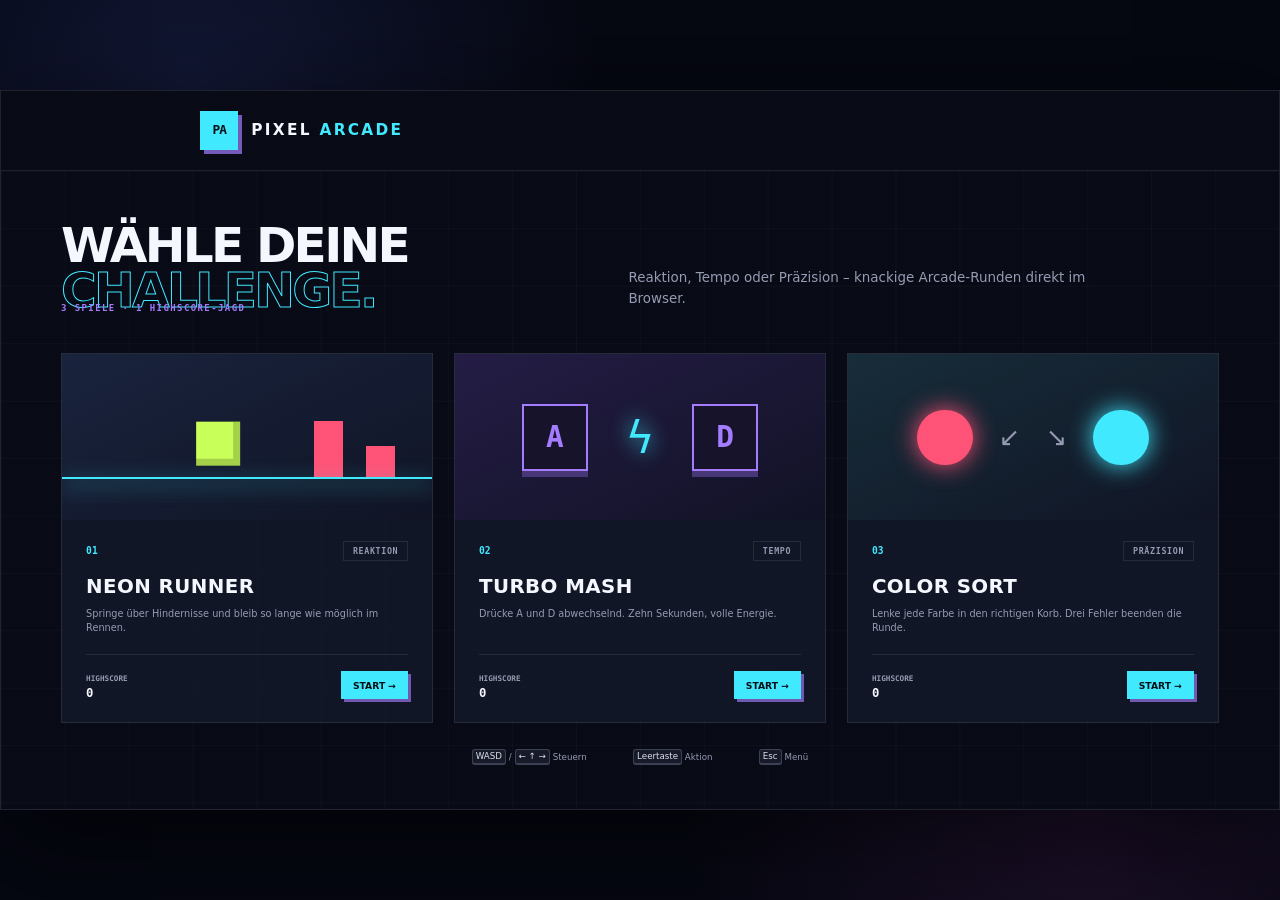
==== index.html @ 33dc3e20 "Add initial implementation of Pixel Arcade game collection." ====
<!doctype html>
<html lang="de">
<head>
    <meta charset="UTF-8">
    <meta name="viewport" content="width=device-width, initial-scale=1.0">
    <meta name="theme-color" content="#080b16">
    <title>Pixel Arcade – Minispiel-Paket</title>
    <link rel="stylesheet" href="style.css">
</head>
<body>
<main class="app-shell" aria-label="Pixel Arcade">
    <header class="topbar">
        <button id="back-button" class="icon-button is-hidden" type="button" aria-label="Zurück zum Menü">
            <span aria-hidden="true">←</span> Menü
        </button>
        <a class="brand" href="#" id="brand-link" aria-label="Pixel Arcade Startseite">
            <span class="brand-mark" aria-hidden="true">PA</span>
            <span>PIXEL <strong>ARCADE</strong></span>
        </a>
        <div id="hud" class="hud is-hidden" aria-live="polite">
            <span id="hud-label">Punkte</span>
            <strong id="hud-score">0</strong>
            <span class="hud-divider" aria-hidden="true"></span>
            <span id="hud-extra"></span>
        </div>
    </header>

    <section id="menu-screen" class="screen menu-screen">
        <div class="hero-copy">
            <p class="eyebrow">3 Spiele · 1 Highscore-Jagd</p>
            <h1>Wähle deine<br><span>Challenge.</span></h1>
            <p>Reaktion, Tempo oder Präzision – knackige Arcade-Runden direkt im Browser.</p>
        </div>

        <div id="game-grid" class="game-grid" aria-label="Verfügbare Minispiele">
            <article class="game-card runner-card">
                <div class="card-art runner-art" aria-hidden="true">
                    <span class="pixel-runner"></span><span class="pixel-block block-one"></span><span class="pixel-block block-two"></span>
                </div>
                <div class="card-copy">
                    <div><span class="game-number">01</span><span class="difficulty">Reaktion</span></div>
                    <h2>Neon Runner</h2>
                    <p>Springe über Hindernisse und bleib so lange wie möglich im Rennen.</p>
                    <div class="card-footer">
                        <span>Highscore <strong data-highscore="runner">0</strong></span>
                        <button class="play-button" type="button" data-game="runner" aria-label="Neon Runner starten">Start <span>→</span></button>
                    </div>
                </div>
            </article>

            <article class="game-card clicker-card">
                <div class="card-art clicker-art" aria-hidden="true">
                    <span class="key-cap">A</span><span class="bolt">ϟ</span><span class="key-cap">D</span>
                </div>
                <div class="card-copy">
                    <div><span class="game-number">02</span><span class="difficulty">Tempo</span></div>
                    <h2>Turbo Mash</h2>
                    <p>Drücke A und D abwechselnd. Zehn Sekunden, volle Energie.</p>
                    <div class="card-footer">
                        <span>Highscore <strong data-highscore="clicker">0</strong></span>
                        <button class="play-button" type="button" data-game="clicker" aria-label="Turbo Mash starten">Start <span>→</span></button>
                    </div>
                </div>
            </article>

            <article class="game-card sorter-card">
                <div class="card-art sorter-art" aria-hidden="true">
                    <span class="sort-ball red-ball"></span><span class="sort-arrow">↙</span><span class="sort-arrow">↘</span><span class="sort-ball blue-ball"></span>
                </div>
                <div class="card-copy">
                    <div><span class="game-number">03</span><span class="difficulty">Präzision</span></div>
                    <h2>Color Sort</h2>
                    <p>Lenke jede Farbe in den richtigen Korb. Drei Fehler beenden die Runde.</p>
                    <div class="card-footer">
                        <span>Highscore <strong data-highscore="sorter">0</strong></span>
                        <button class="play-button" type="button" data-game="sorter" aria-label="Color Sort starten">Start <span>→</span></button>
                    </div>
                </div>
            </article>
        </div>

        <footer class="menu-footer">
            <span><kbd>WASD</kbd> / <kbd>← ↑ →</kbd> Steuern</span>
            <span><kbd>Leertaste</kbd> Aktion</span>
            <span><kbd>Esc</kbd> Menü</span>
        </footer>
    </section>

    <section id="game-screen" class="screen game-screen is-hidden" aria-label="Spielfeld">
        <canvas id="game-canvas" width="1280" height="640" tabindex="0">
            Dein Browser unterstützt Canvas nicht.
        </canvas>
        <div id="game-help" class="game-help"></div>
    </section>

    <section id="gameover-screen" class="screen overlay-screen is-hidden" aria-live="assertive">
        <div class="result-panel">
            <p id="result-kicker" class="eyebrow">Runde beendet</p>
            <h2 id="result-title">Game Over</h2>
            <div class="result-score">
                <span>Punktzahl</span>
                <strong id="result-score">0</strong>
            </div>
            <p id="result-highscore" class="result-highscore"></p>
            <div class="result-actions">
                <button id="restart-button" class="primary-button" type="button">Nochmal spielen</button>
                <button id="menu-button" class="secondary-button" type="button">Zum Menü</button>
            </div>
        </div>
    </section>
</main>

<script type="module" src="main.js"></script>
</body>
</html>
---- style.css ----
:root {
    color-scheme: dark;
    --ink: #f5f7ff;
    --muted: #959bb2;
    --panel: #121728;
    --line: rgba(255, 255, 255, 0.09);
    --cyan: #41e9ff;
    --purple: #a47cff;
    --pink: #ff5277;
    --lime: #c9ff59;
}

* { box-sizing: border-box; }

html, body { min-height: 100%; }

body {
    margin: 0;
    display: grid;
    place-items: center;
    min-width: 320px;
    min-height: 100vh;
    overflow: hidden;
    color: var(--ink);
    background:
        radial-gradient(circle at 15% 10%, rgba(63, 79, 176, 0.22), transparent 30%),
        radial-gradient(circle at 85% 90%, rgba(121, 48, 134, 0.2), transparent 30%),
        #050711;
    font-family: Inter, ui-sans-serif, system-ui, -apple-system, BlinkMacSystemFont, "Segoe UI", sans-serif;
}

button, a { font: inherit; }
button { color: inherit; }

.app-shell {
    position: relative;
    width: min(100vw, calc(100vh * 16 / 9));
    aspect-ratio: 16 / 9;
    overflow: hidden;
    border: 1px solid rgba(255, 255, 255, 0.1);
    background: #080b16;
    box-shadow: 0 30px 100px rgba(0, 0, 0, 0.58);
}

.app-shell::after {
    position: absolute;
    inset: 0;
    z-index: 10;
    pointer-events: none;
    content: "";
    opacity: 0.12;
    background: repeating-linear-gradient(0deg, transparent 0 3px, rgba(255,255,255,.05) 4px);
}

.topbar {
    position: absolute;
    inset: 0 0 auto;
    z-index: 5;
    height: 11.1%;
    display: flex;
    align-items: center;
    padding: 0 4.7%;
    border-bottom: 1px solid var(--line);
    background: rgba(8, 11, 22, 0.9);
}

.brand {
    display: inline-flex;
    align-items: center;
    gap: .8rem;
    color: var(--ink);
    font-size: clamp(.65rem, 1.2vw, 1rem);
    font-weight: 800;
    letter-spacing: .15em;
    text-decoration: none;
}

.brand strong { color: var(--cyan); }

.brand-mark {
    display: grid;
    place-items: center;
    width: clamp(26px, 3vw, 40px);
    aspect-ratio: 1;
    color: #061016;
    background: var(--cyan);
    box-shadow: 4px 4px 0 rgba(164, 124, 255, .7);
    font: 900 clamp(.55rem, 1vw, .8rem)/1 ui-monospace, monospace;
    letter-spacing: -.08em;
}

.icon-button {
    position: absolute;
    left: 4.7%;
    display: flex;
    align-items: center;
    gap: .5rem;
    padding: .6rem .8rem;
    border: 1px solid var(--line);
    color: var(--muted);
    background: transparent;
    cursor: pointer;
}

.icon-button + .brand { margin-left: 12%; }
.icon-button:hover { color: var(--ink); border-color: var(--cyan); }

.hud {
    display: flex;
    align-items: baseline;
    gap: .65rem;
    margin-left: auto;
    color: var(--muted);
    font: 700 clamp(.55rem, .9vw, .8rem)/1 ui-monospace, monospace;
    text-transform: uppercase;
    letter-spacing: .08em;
}

.hud strong { color: var(--lime); font-size: 1.55em; }
.hud-divider { width: 1px; height: 1.5em; background: var(--line); }

.screen {
    position: absolute;
    inset: 11.1% 0 0;
    transition: opacity .2s ease, transform .2s ease;
}

.is-hidden { display: none !important; }

.menu-screen {
    padding: 4.1% 4.7% 2.2%;
    background:
        linear-gradient(rgba(255,255,255,.025) 1px, transparent 1px),
        linear-gradient(90deg, rgba(255,255,255,.025) 1px, transparent 1px);
    background-size: 5% 9%;
}

.hero-copy { display: flex; align-items: end; gap: 7%; }
.hero-copy h1 {
    flex: 0 0 42%;
    margin: 0;
    font-size: clamp(1.5rem, 3.8vw, 3.35rem);
    line-height: .92;
    letter-spacing: -.055em;
    text-transform: uppercase;
}
.hero-copy h1 span { color: transparent; -webkit-text-stroke: 1px var(--cyan); }
.hero-copy > p:last-child {
    max-width: 32rem;
    margin: 0 0 .2rem;
    color: var(--muted);
    font-size: clamp(.55rem, 1.05vw, .95rem);
    line-height: 1.55;
}
.eyebrow {
    position: absolute;
    margin: -1.4rem 0 0;
    color: var(--purple);
    font: 700 clamp(.45rem, .7vw, .65rem)/1 ui-monospace, monospace;
    letter-spacing: .16em;
    text-transform: uppercase;
}

.game-grid {
    display: grid;
    grid-template-columns: repeat(3, 1fr);
    gap: 1.8%;
    margin-top: 3.5%;
}

.game-card {
    min-width: 0;
    overflow: hidden;
    border: 1px solid var(--line);
    background: rgba(18, 23, 40, .95);
    transition: transform .2s ease, border-color .2s ease, box-shadow .2s ease;
}
.game-card:hover { transform: translateY(-5px); border-color: rgba(65,233,255,.45); box-shadow: 0 18px 40px rgba(0,0,0,.3); }

.card-art {
    position: relative;
    display: flex;
    align-items: center;
    justify-content: center;
    height: clamp(90px, 13vw, 170px);
    overflow: hidden;
}
.runner-art { background: linear-gradient(155deg, #19233d, #101425); }
.runner-art::after { position: absolute; inset: auto 0 25%; height: 2px; content:""; background: var(--cyan); box-shadow: 0 5px 20px var(--cyan); }
.pixel-runner { width: 12%; aspect-ratio: 1; z-index: 1; background: var(--lime); box-shadow: inset -7px -7px rgba(0,0,0,.18); transform: translate(-65%, 15%); }
.pixel-block { position: absolute; bottom: 25%; width: 8%; background: var(--pink); }
.block-one { right: 24%; height: 35%; }
.block-two { right: 10%; height: 20%; }

.clicker-art { gap: 10%; background: linear-gradient(155deg, #241c45, #111225); }
.key-cap { display:grid; place-items:center; width:18%; aspect-ratio:1; border:2px solid var(--purple); color: var(--purple); background:#17132b; box-shadow: 0 6px 0 #483777; font: 900 clamp(1rem,2.3vw,2rem)/1 ui-monospace,monospace; }
.bolt { color: var(--cyan); font-size: clamp(1.5rem,3.5vw,3.3rem); text-shadow: 0 0 20px var(--cyan); }

.sorter-art { gap: 7%; background: linear-gradient(155deg, #172d39, #101425); }
.sort-ball { width: 15%; aspect-ratio: 1; border-radius: 50%; box-shadow: 0 0 24px currentColor; }
.red-ball { color: var(--pink); background: var(--pink); }
.blue-ball { color: var(--cyan); background: var(--cyan); }
.sort-arrow { color: var(--muted); font-size: clamp(1rem, 2vw, 1.8rem); }

.card-copy { padding: 5.5% 6.5% 6%; }
.card-copy > div:first-child { display:flex; justify-content:space-between; align-items:center; }
.game-number { color: var(--cyan); font: 700 clamp(.5rem,.75vw,.7rem)/1 ui-monospace,monospace; }
.difficulty { padding:.3rem .55rem; border:1px solid var(--line); color:var(--muted); font:600 clamp(.45rem,.65vw,.6rem)/1 ui-monospace,monospace; text-transform:uppercase; letter-spacing:.08em; }
.card-copy h2 { margin: 4.5% 0 2.8%; font-size: clamp(.85rem, 1.55vw, 1.35rem); text-transform:uppercase; letter-spacing:.02em; }
.card-copy p { min-height: 2.8em; margin:0; color:var(--muted); font-size:clamp(.48rem,.76vw,.69rem); line-height:1.4; }
.card-footer { display:flex; align-items:end; justify-content:space-between; margin-top:6%; padding-top:5%; border-top:1px solid var(--line); }
.card-footer > span { display:flex; flex-direction:column; gap:.25rem; color:var(--muted); font:600 clamp(.42rem,.6vw,.55rem)/1 ui-monospace,monospace; text-transform:uppercase; }
.card-footer strong { color:var(--ink); font-size:1.6em; }
.play-button, .primary-button, .secondary-button {
    border: 0;
    cursor: pointer;
    font-weight: 800;
    text-transform: uppercase;
}
.play-button { padding:.55rem .75rem; color:#071016; background:var(--cyan); font-size:clamp(.48rem,.72vw,.65rem); box-shadow:3px 3px 0 rgba(164,124,255,.65); }
.play-button:hover { filter:brightness(1.12); transform:translate(-1px,-1px); }

.menu-footer { display:flex; justify-content:center; gap:4%; margin-top:2.5%; color:var(--muted); font-size:clamp(.4rem,.68vw,.62rem); }
kbd { padding:.15em .35em; border:1px solid #3b4052; border-bottom-width:2px; border-radius:3px; color:#dce0ed; background:#171b29; font:inherit; }

.game-screen { background:#080b16; }
#game-canvas { display:block; width:100%; height:100%; outline:none; }
.game-help { position:absolute; right:2.5%; bottom:3%; padding:.55rem .8rem; border:1px solid var(--line); color:var(--muted); background:rgba(8,11,22,.78); font:600 clamp(.45rem,.7vw,.65rem)/1 ui-monospace,monospace; text-transform:uppercase; }

.overlay-screen {
    z-index: 4;
    display:grid;
    place-items:center;
    background:rgba(5,7,17,.82);
    backdrop-filter:blur(8px);
}
.result-panel { position:relative; width:min(42%, 500px); padding:4% 4.5%; border:1px solid rgba(65,233,255,.3); text-align:center; background:#101526; box-shadow:12px 12px 0 rgba(164,124,255,.18); }
.result-panel .eyebrow { position:static; margin:0 0 1rem; }
.result-panel h2 { margin:0; font-size:clamp(1.4rem,3vw,2.8rem); text-transform:uppercase; }
.result-score { display:flex; flex-direction:column; gap:.3rem; margin:7% 0 4%; padding:5%; border-block:1px solid var(--line); color:var(--muted); font:700 clamp(.5rem,.8vw,.7rem)/1 ui-monospace,monospace; text-transform:uppercase; }
.result-score strong { color:var(--lime); font-size:4em; }
.result-highscore { min-height:1.3em; color:var(--cyan); font-size:clamp(.55rem,.85vw,.75rem); }
.result-actions { display:flex; justify-content:center; gap:.7rem; margin-top:7%; }
.primary-button, .secondary-button { padding:.8rem 1rem; font-size:clamp(.5rem,.75vw,.68rem); }
.primary-button { color:#071016; background:var(--cyan); }
.secondary-button { border:1px solid var(--line); color:var(--ink); background:transparent; }
.primary-button:hover, .secondary-button:hover { filter:brightness(1.2); }

@media (max-aspect-ratio: 4/5) {
    body { overflow:auto; place-items:start center; }
    .app-shell { width:100vw; min-height:100vh; aspect-ratio:auto; overflow:auto; }
    .topbar { position:fixed; height:64px; }
    .screen { position:relative; inset:auto; padding-top:92px; }
    .hero-copy { display:block; }
    .hero-copy h1 { margin-bottom:1rem; }
    .game-grid { grid-template-columns:1fr; }
    .menu-footer { padding-bottom:2rem; }
    .game-screen { position:fixed; inset:64px 0 0; padding:0; }
    .overlay-screen { position:fixed; inset:64px 0 0; padding:0; }
    .result-panel { width:80%; }
}

@media (prefers-reduced-motion: reduce) {
    *, *::before, *::after { scroll-behavior:auto !important; transition:none !important; }
}
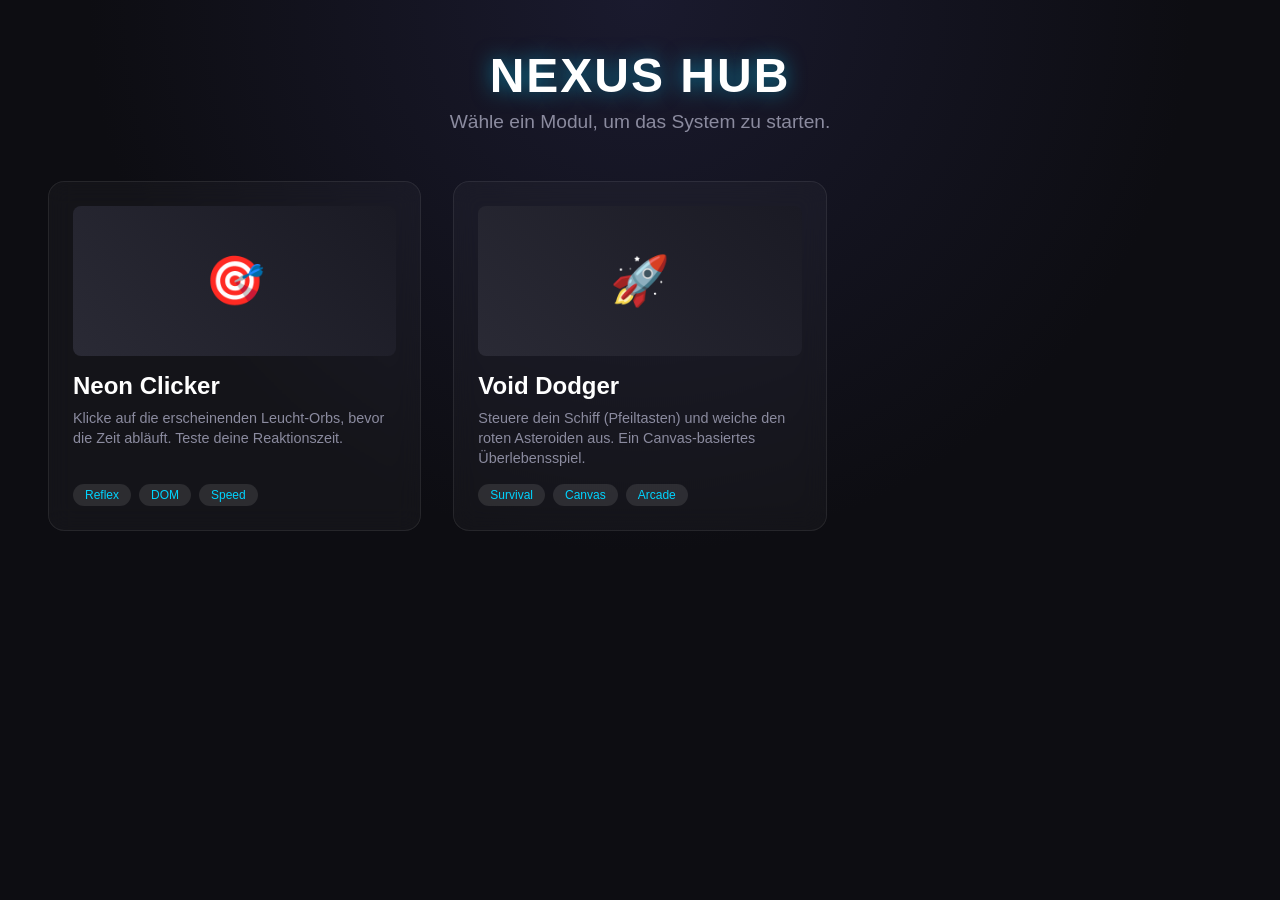
==== commit d9bd79db: "Refactor game structure: remove old game files and add new game modules" ====
--- a/index.html
+++ b/index.html
@@ -1,115 +1,13 @@
-<!doctype html>
+<!DOCTYPE html>
 <html lang="de">
 <head>
     <meta charset="UTF-8">
     <meta name="viewport" content="width=device-width, initial-scale=1.0">
-    <meta name="theme-color" content="#080b16">
-    <title>Pixel Arcade – Minispiel-Paket</title>
+    <title>Nexus Game Hub</title>
     <link rel="stylesheet" href="style.css">
 </head>
 <body>
-<main class="app-shell" aria-label="Pixel Arcade">
-    <header class="topbar">
-        <button id="back-button" class="icon-button is-hidden" type="button" aria-label="Zurück zum Menü">
-            <span aria-hidden="true">←</span> Menü
-        </button>
-        <a class="brand" href="#" id="brand-link" aria-label="Pixel Arcade Startseite">
-            <span class="brand-mark" aria-hidden="true">PA</span>
-            <span>PIXEL <strong>ARCADE</strong></span>
-        </a>
-        <div id="hud" class="hud is-hidden" aria-live="polite">
-            <span id="hud-label">Punkte</span>
-            <strong id="hud-score">0</strong>
-            <span class="hud-divider" aria-hidden="true"></span>
-            <span id="hud-extra"></span>
-        </div>
-    </header>
-
-    <section id="menu-screen" class="screen menu-screen">
-        <div class="hero-copy">
-            <p class="eyebrow">3 Spiele · 1 Highscore-Jagd</p>
-            <h1>Wähle deine<br><span>Challenge.</span></h1>
-            <p>Reaktion, Tempo oder Präzision – knackige Arcade-Runden direkt im Browser.</p>
-        </div>
-
-        <div id="game-grid" class="game-grid" aria-label="Verfügbare Minispiele">
-            <article class="game-card runner-card">
-                <div class="card-art runner-art" aria-hidden="true">
-                    <span class="pixel-runner"></span><span class="pixel-block block-one"></span><span class="pixel-block block-two"></span>
-                </div>
-                <div class="card-copy">
-                    <div><span class="game-number">01</span><span class="difficulty">Reaktion</span></div>
-                    <h2>Neon Runner</h2>
-                    <p>Springe über Hindernisse und bleib so lange wie möglich im Rennen.</p>
-                    <div class="card-footer">
-                        <span>Highscore <strong data-highscore="runner">0</strong></span>
-                        <button class="play-button" type="button" data-game="runner" aria-label="Neon Runner starten">Start <span>→</span></button>
-                    </div>
-                </div>
-            </article>
-
-            <article class="game-card clicker-card">
-                <div class="card-art clicker-art" aria-hidden="true">
-                    <span class="key-cap">A</span><span class="bolt">ϟ</span><span class="key-cap">D</span>
-                </div>
-                <div class="card-copy">
-                    <div><span class="game-number">02</span><span class="difficulty">Tempo</span></div>
-                    <h2>Turbo Mash</h2>
-                    <p>Drücke A und D abwechselnd. Zehn Sekunden, volle Energie.</p>
-                    <div class="card-footer">
-                        <span>Highscore <strong data-highscore="clicker">0</strong></span>
-                        <button class="play-button" type="button" data-game="clicker" aria-label="Turbo Mash starten">Start <span>→</span></button>
-                    </div>
-                </div>
-            </article>
-
-            <article class="game-card sorter-card">
-                <div class="card-art sorter-art" aria-hidden="true">
-                    <span class="sort-ball red-ball"></span><span class="sort-arrow">↙</span><span class="sort-arrow">↘</span><span class="sort-ball blue-ball"></span>
-                </div>
-                <div class="card-copy">
-                    <div><span class="game-number">03</span><span class="difficulty">Präzision</span></div>
-                    <h2>Color Sort</h2>
-                    <p>Lenke jede Farbe in den richtigen Korb. Drei Fehler beenden die Runde.</p>
-                    <div class="card-footer">
-                        <span>Highscore <strong data-highscore="sorter">0</strong></span>
-                        <button class="play-button" type="button" data-game="sorter" aria-label="Color Sort starten">Start <span>→</span></button>
-                    </div>
-                </div>
-            </article>
-        </div>
-
-        <footer class="menu-footer">
-            <span><kbd>WASD</kbd> / <kbd>← ↑ →</kbd> Steuern</span>
-            <span><kbd>Leertaste</kbd> Aktion</span>
-            <span><kbd>Esc</kbd> Menü</span>
-        </footer>
-    </section>
-
-    <section id="game-screen" class="screen game-screen is-hidden" aria-label="Spielfeld">
-        <canvas id="game-canvas" width="1280" height="640" tabindex="0">
-            Dein Browser unterstützt Canvas nicht.
-        </canvas>
-        <div id="game-help" class="game-help"></div>
-    </section>
-
-    <section id="gameover-screen" class="screen overlay-screen is-hidden" aria-live="assertive">
-        <div class="result-panel">
-            <p id="result-kicker" class="eyebrow">Runde beendet</p>
-            <h2 id="result-title">Game Over</h2>
-            <div class="result-score">
-                <span>Punktzahl</span>
-                <strong id="result-score">0</strong>
-            </div>
-            <p id="result-highscore" class="result-highscore"></p>
-            <div class="result-actions">
-                <button id="restart-button" class="primary-button" type="button">Nochmal spielen</button>
-                <button id="menu-button" class="secondary-button" type="button">Zum Menü</button>
-            </div>
-        </div>
-    </section>
-</main>
-
-<script type="module" src="main.js"></script>
+<div id="app-root"></div>
+<script type="module" src="js/main.js"></script>
 </body>
-</html>
+</html>
--- a/style.css
+++ b/style.css
@@ -1,265 +1,186 @@
 :root {
-    color-scheme: dark;
-    --ink: #f5f7ff;
-    --muted: #959bb2;
-    --panel: #121728;
-    --line: rgba(255, 255, 255, 0.09);
-    --cyan: #41e9ff;
-    --purple: #a47cff;
-    --pink: #ff5277;
-    --lime: #c9ff59;
+    --bg-color: #0d0d12;
+    --text-main: #ffffff;
+    --text-muted: #8b8b9f;
+    --accent-glow: 0 0 20px rgba(0, 212, 255, 0.5);
+    --glass-bg: rgba(255, 255, 255, 0.03);
+    --glass-border: rgba(255, 255, 255, 0.08);
+    --font-family: 'Segoe UI', Roboto, Helvetica, Arial, sans-serif;
 }
 
-* { box-sizing: border-box; }
-
-html, body { min-height: 100%; }
+* {
+    box-sizing: border-box;
+    margin: 0;
+    padding: 0;
+}
 
 body {
-    margin: 0;
-    display: grid;
-    place-items: center;
-    min-width: 320px;
-    min-height: 100vh;
-    overflow: hidden;
-    color: var(--ink);
-    background:
-        radial-gradient(circle at 15% 10%, rgba(63, 79, 176, 0.22), transparent 30%),
-        radial-gradient(circle at 85% 90%, rgba(121, 48, 134, 0.2), transparent 30%),
-        #050711;
-    font-family: Inter, ui-sans-serif, system-ui, -apple-system, BlinkMacSystemFont, "Segoe UI", sans-serif;
+    background-color: var(--bg-color);
+    background-image: radial-gradient(circle at 50% 0%, #1a1a2e 0%, transparent 50%);
+    color: var(--text-main);
+    font-family: var(--font-family), serif;
+    overflow: hidden; /* Verhindert Scrollbalken für ein App-Gefühl */
+    width: 100vw;
+    height: 100vh;
 }
 
-button, a { font: inherit; }
-button { color: inherit; }
-
-.app-shell {
+#app-root {
+    width: 100%;
+    height: 100%;
     position: relative;
-    width: min(100vw, calc(100vh * 16 / 9));
-    aspect-ratio: 16 / 9;
-    overflow: hidden;
-    border: 1px solid rgba(255, 255, 255, 0.1);
-    background: #080b16;
-    box-shadow: 0 30px 100px rgba(0, 0, 0, 0.58);
 }
 
-.app-shell::after {
-    position: absolute;
-    inset: 0;
-    z-index: 10;
-    pointer-events: none;
-    content: "";
-    opacity: 0.12;
-    background: repeating-linear-gradient(0deg, transparent 0 3px, rgba(255,255,255,.05) 4px);
+/* UI Components */
+.glass-panel {
+    background: var(--glass-bg);
+    backdrop-filter: blur(12px);
+    -webkit-backdrop-filter: blur(12px);
+    border: 1px solid var(--glass-border);
+    border-radius: 16px;
 }
 
-.topbar {
-    position: absolute;
-    inset: 0 0 auto;
-    z-index: 5;
-    height: 11.1%;
-    display: flex;
-    align-items: center;
-    padding: 0 4.7%;
-    border-bottom: 1px solid var(--line);
-    background: rgba(8, 11, 22, 0.9);
+.hub-container {
+    padding: 3rem;
+    height: 100%;
+    overflow-y: auto;
+    animation: fadeIn 0.5s ease-out;
 }
 
-.brand {
-    display: inline-flex;
-    align-items: center;
-    gap: .8rem;
-    color: var(--ink);
-    font-size: clamp(.65rem, 1.2vw, 1rem);
-    font-weight: 800;
-    letter-spacing: .15em;
-    text-decoration: none;
+.hub-header {
+    text-align: center;
+    margin-bottom: 3rem;
 }
 
-.brand strong { color: var(--cyan); }
-
-.brand-mark {
-    display: grid;
-    place-items: center;
-    width: clamp(26px, 3vw, 40px);
-    aspect-ratio: 1;
-    color: #061016;
-    background: var(--cyan);
-    box-shadow: 4px 4px 0 rgba(164, 124, 255, .7);
-    font: 900 clamp(.55rem, 1vw, .8rem)/1 ui-monospace, monospace;
-    letter-spacing: -.08em;
+.hub-header h1 {
+    font-size: 3rem;
+    font-weight: 800;
+    letter-spacing: 2px;
+    text-transform: uppercase;
+    text-shadow: var(--accent-glow);
+    margin-bottom: 0.5rem;
 }
 
-.icon-button {
-    position: absolute;
-    left: 4.7%;
-    display: flex;
-    align-items: center;
-    gap: .5rem;
-    padding: .6rem .8rem;
-    border: 1px solid var(--line);
-    color: var(--muted);
-    background: transparent;
-    cursor: pointer;
-}
-
-.icon-button + .brand { margin-left: 12%; }
-.icon-button:hover { color: var(--ink); border-color: var(--cyan); }
-
-.hud {
-    display: flex;
-    align-items: baseline;
-    gap: .65rem;
-    margin-left: auto;
-    color: var(--muted);
-    font: 700 clamp(.55rem, .9vw, .8rem)/1 ui-monospace, monospace;
-    text-transform: uppercase;
-    letter-spacing: .08em;
-}
-
-.hud strong { color: var(--lime); font-size: 1.55em; }
-.hud-divider { width: 1px; height: 1.5em; background: var(--line); }
-
-.screen {
-    position: absolute;
-    inset: 11.1% 0 0;
-    transition: opacity .2s ease, transform .2s ease;
-}
-
-.is-hidden { display: none !important; }
-
-.menu-screen {
-    padding: 4.1% 4.7% 2.2%;
-    background:
-        linear-gradient(rgba(255,255,255,.025) 1px, transparent 1px),
-        linear-gradient(90deg, rgba(255,255,255,.025) 1px, transparent 1px);
-    background-size: 5% 9%;
-}
-
-.hero-copy { display: flex; align-items: end; gap: 7%; }
-.hero-copy h1 {
-    flex: 0 0 42%;
-    margin: 0;
-    font-size: clamp(1.5rem, 3.8vw, 3.35rem);
-    line-height: .92;
-    letter-spacing: -.055em;
-    text-transform: uppercase;
-}
-.hero-copy h1 span { color: transparent; -webkit-text-stroke: 1px var(--cyan); }
-.hero-copy > p:last-child {
-    max-width: 32rem;
-    margin: 0 0 .2rem;
-    color: var(--muted);
-    font-size: clamp(.55rem, 1.05vw, .95rem);
-    line-height: 1.55;
-}
-.eyebrow {
-    position: absolute;
-    margin: -1.4rem 0 0;
-    color: var(--purple);
-    font: 700 clamp(.45rem, .7vw, .65rem)/1 ui-monospace, monospace;
-    letter-spacing: .16em;
-    text-transform: uppercase;
+.hub-header p {
+    color: var(--text-muted);
+    font-size: 1.2rem;
 }
 
 .game-grid {
     display: grid;
-    grid-template-columns: repeat(3, 1fr);
-    gap: 1.8%;
-    margin-top: 3.5%;
+    grid-template-columns: repeat(auto-fill, minmax(300px, 1fr));
+    gap: 2rem;
+    max-width: 1200px;
+    margin: 0 auto;
 }
 
 .game-card {
-    min-width: 0;
-    overflow: hidden;
-    border: 1px solid var(--line);
-    background: rgba(18, 23, 40, .95);
-    transition: transform .2s ease, border-color .2s ease, box-shadow .2s ease;
+    padding: 1.5rem;
+    cursor: pointer;
+    transition: transform 0.3s cubic-bezier(0.175, 0.885, 0.32, 1.275), box-shadow 0.3s ease;
+    display: flex;
+    flex-direction: column;
+    gap: 1rem;
 }
-.game-card:hover { transform: translateY(-5px); border-color: rgba(65,233,255,.45); box-shadow: 0 18px 40px rgba(0,0,0,.3); }
 
-.card-art {
-    position: relative;
+.game-card:hover {
+    transform: translateY(-10px);
+    box-shadow: 0 15px 30px rgba(0, 0, 0, 0.5), inset 0 0 20px rgba(0, 212, 255, 0.1);
+    border-color: rgba(0, 212, 255, 0.3);
+}
+
+.game-icon {
+    width: 100%;
+    height: 150px;
+    border-radius: 8px;
+    background: linear-gradient(45deg, #2a2a35, #1a1a24);
     display: flex;
     align-items: center;
     justify-content: center;
-    height: clamp(90px, 13vw, 170px);
-    overflow: hidden;
-}
-.runner-art { background: linear-gradient(155deg, #19233d, #101425); }
-.runner-art::after { position: absolute; inset: auto 0 25%; height: 2px; content:""; background: var(--cyan); box-shadow: 0 5px 20px var(--cyan); }
-.pixel-runner { width: 12%; aspect-ratio: 1; z-index: 1; background: var(--lime); box-shadow: inset -7px -7px rgba(0,0,0,.18); transform: translate(-65%, 15%); }
-.pixel-block { position: absolute; bottom: 25%; width: 8%; background: var(--pink); }
-.block-one { right: 24%; height: 35%; }
-.block-two { right: 10%; height: 20%; }
-
-.clicker-art { gap: 10%; background: linear-gradient(155deg, #241c45, #111225); }
-.key-cap { display:grid; place-items:center; width:18%; aspect-ratio:1; border:2px solid var(--purple); color: var(--purple); background:#17132b; box-shadow: 0 6px 0 #483777; font: 900 clamp(1rem,2.3vw,2rem)/1 ui-monospace,monospace; }
-.bolt { color: var(--cyan); font-size: clamp(1.5rem,3.5vw,3.3rem); text-shadow: 0 0 20px var(--cyan); }
-
-.sorter-art { gap: 7%; background: linear-gradient(155deg, #172d39, #101425); }
-.sort-ball { width: 15%; aspect-ratio: 1; border-radius: 50%; box-shadow: 0 0 24px currentColor; }
-.red-ball { color: var(--pink); background: var(--pink); }
-.blue-ball { color: var(--cyan); background: var(--cyan); }
-.sort-arrow { color: var(--muted); font-size: clamp(1rem, 2vw, 1.8rem); }
-
-.card-copy { padding: 5.5% 6.5% 6%; }
-.card-copy > div:first-child { display:flex; justify-content:space-between; align-items:center; }
-.game-number { color: var(--cyan); font: 700 clamp(.5rem,.75vw,.7rem)/1 ui-monospace,monospace; }
-.difficulty { padding:.3rem .55rem; border:1px solid var(--line); color:var(--muted); font:600 clamp(.45rem,.65vw,.6rem)/1 ui-monospace,monospace; text-transform:uppercase; letter-spacing:.08em; }
-.card-copy h2 { margin: 4.5% 0 2.8%; font-size: clamp(.85rem, 1.55vw, 1.35rem); text-transform:uppercase; letter-spacing:.02em; }
-.card-copy p { min-height: 2.8em; margin:0; color:var(--muted); font-size:clamp(.48rem,.76vw,.69rem); line-height:1.4; }
-.card-footer { display:flex; align-items:end; justify-content:space-between; margin-top:6%; padding-top:5%; border-top:1px solid var(--line); }
-.card-footer > span { display:flex; flex-direction:column; gap:.25rem; color:var(--muted); font:600 clamp(.42rem,.6vw,.55rem)/1 ui-monospace,monospace; text-transform:uppercase; }
-.card-footer strong { color:var(--ink); font-size:1.6em; }
-.play-button, .primary-button, .secondary-button {
-    border: 0;
-    cursor: pointer;
-    font-weight: 800;
-    text-transform: uppercase;
-}
-.play-button { padding:.55rem .75rem; color:#071016; background:var(--cyan); font-size:clamp(.48rem,.72vw,.65rem); box-shadow:3px 3px 0 rgba(164,124,255,.65); }
-.play-button:hover { filter:brightness(1.12); transform:translate(-1px,-1px); }
-
-.menu-footer { display:flex; justify-content:center; gap:4%; margin-top:2.5%; color:var(--muted); font-size:clamp(.4rem,.68vw,.62rem); }
-kbd { padding:.15em .35em; border:1px solid #3b4052; border-bottom-width:2px; border-radius:3px; color:#dce0ed; background:#171b29; font:inherit; }
-
-.game-screen { background:#080b16; }
-#game-canvas { display:block; width:100%; height:100%; outline:none; }
-.game-help { position:absolute; right:2.5%; bottom:3%; padding:.55rem .8rem; border:1px solid var(--line); color:var(--muted); background:rgba(8,11,22,.78); font:600 clamp(.45rem,.7vw,.65rem)/1 ui-monospace,monospace; text-transform:uppercase; }
-
-.overlay-screen {
-    z-index: 4;
-    display:grid;
-    place-items:center;
-    background:rgba(5,7,17,.82);
-    backdrop-filter:blur(8px);
-}
-.result-panel { position:relative; width:min(42%, 500px); padding:4% 4.5%; border:1px solid rgba(65,233,255,.3); text-align:center; background:#101526; box-shadow:12px 12px 0 rgba(164,124,255,.18); }
-.result-panel .eyebrow { position:static; margin:0 0 1rem; }
-.result-panel h2 { margin:0; font-size:clamp(1.4rem,3vw,2.8rem); text-transform:uppercase; }
-.result-score { display:flex; flex-direction:column; gap:.3rem; margin:7% 0 4%; padding:5%; border-block:1px solid var(--line); color:var(--muted); font:700 clamp(.5rem,.8vw,.7rem)/1 ui-monospace,monospace; text-transform:uppercase; }
-.result-score strong { color:var(--lime); font-size:4em; }
-.result-highscore { min-height:1.3em; color:var(--cyan); font-size:clamp(.55rem,.85vw,.75rem); }
-.result-actions { display:flex; justify-content:center; gap:.7rem; margin-top:7%; }
-.primary-button, .secondary-button { padding:.8rem 1rem; font-size:clamp(.5rem,.75vw,.68rem); }
-.primary-button { color:#071016; background:var(--cyan); }
-.secondary-button { border:1px solid var(--line); color:var(--ink); background:transparent; }
-.primary-button:hover, .secondary-button:hover { filter:brightness(1.2); }
-
-@media (max-aspect-ratio: 4/5) {
-    body { overflow:auto; place-items:start center; }
-    .app-shell { width:100vw; min-height:100vh; aspect-ratio:auto; overflow:auto; }
-    .topbar { position:fixed; height:64px; }
-    .screen { position:relative; inset:auto; padding-top:92px; }
-    .hero-copy { display:block; }
-    .hero-copy h1 { margin-bottom:1rem; }
-    .game-grid { grid-template-columns:1fr; }
-    .menu-footer { padding-bottom:2rem; }
-    .game-screen { position:fixed; inset:64px 0 0; padding:0; }
-    .overlay-screen { position:fixed; inset:64px 0 0; padding:0; }
-    .result-panel { width:80%; }
+    font-size: 3rem;
 }
 
-@media (prefers-reduced-motion: reduce) {
-    *, *::before, *::after { scroll-behavior:auto !important; transition:none !important; }
+.game-info h2 {
+    font-size: 1.5rem;
+    margin-bottom: 0.5rem;
 }
+
+.game-info p {
+    color: var(--text-muted);
+    font-size: 0.9rem;
+    line-height: 1.4;
+}
+
+.tags {
+    display: flex;
+    gap: 0.5rem;
+    margin-top: auto;
+}
+
+.tag {
+    font-size: 0.75rem;
+    padding: 0.25rem 0.75rem;
+    border-radius: 12px;
+    background: rgba(255, 255, 255, 0.1);
+    color: #00d4ff;
+}
+
+/* Game Wrapper Styles */
+.game-wrapper {
+    position: absolute;
+    top: 0;
+    left: 0;
+    width: 100%;
+    height: 100%;
+    display: flex;
+    flex-direction: column;
+    background-color: var(--bg-color);
+    animation: slideUp 0.4s ease-out;
+}
+
+.game-toolbar {
+    height: 60px;
+    padding: 0 2rem;
+    display: flex;
+    align-items: center;
+    justify-content: space-between;
+    border-bottom: 1px solid var(--glass-border);
+    background: rgba(13, 13, 18, 0.8);
+    backdrop-filter: blur(10px);
+    z-index: 10;
+}
+
+.btn-back {
+    background: transparent;
+    border: 1px solid var(--text-muted);
+    color: var(--text-main);
+    padding: 0.5rem 1.5rem;
+    border-radius: 20px;
+    cursor: pointer;
+    font-weight: bold;
+    transition: all 0.2s;
+}
+
+.btn-back:hover {
+    background: var(--text-main);
+    color: var(--bg-color);
+}
+
+.game-container {
+    flex: 1;
+    position: relative;
+    overflow: hidden;
+    display: flex;
+    align-items: center;
+    justify-content: center;
+}
+
+/* Animations */
+@keyframes fadeIn {
+    from { opacity: 0; }
+    to { opacity: 1; }
+}
+
+@keyframes slideUp {
+    from { opacity: 0; transform: translateY(30px); }
+    to { opacity: 1; transform: translateY(0); }
+}
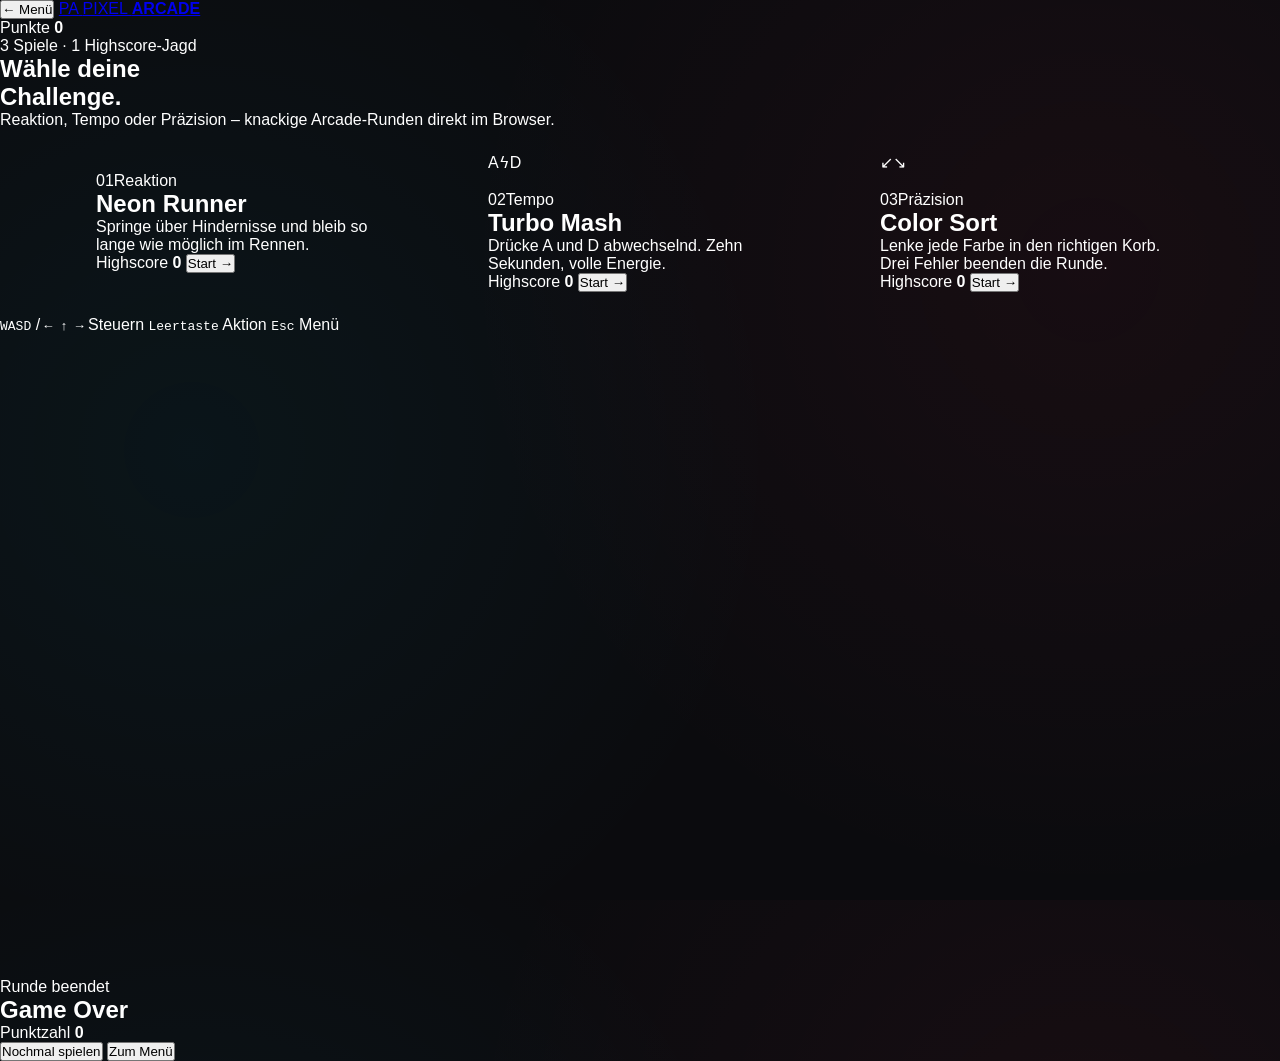
==== commit 129bed6d: "sdh" ====
--- a/index.html
+++ b/index.html
@@ -3,11 +3,113 @@
 <head>
     <meta charset="UTF-8">
     <meta name="viewport" content="width=device-width, initial-scale=1.0">
-    <title>Nexus Game Hub</title>
+    <meta name="theme-color" content="#080b16">
+    <title>Pixel Arcade – Minispiel-Paket</title>
     <link rel="stylesheet" href="style.css">
 </head>
 <body>
-<div id="app-root"></div>
-<script type="module" src="js/main.js"></script>
+<main class="app-shell" aria-label="Pixel Arcade">
+    <header class="topbar">
+        <button id="back-button" class="icon-button is-hidden" type="button" aria-label="Zurück zum Menü">
+            <span aria-hidden="true">←</span> Menü
+        </button>
+        <a class="brand" href="#" id="brand-link" aria-label="Pixel Arcade Startseite">
+            <span class="brand-mark" aria-hidden="true">PA</span>
+            <span>PIXEL <strong>ARCADE</strong></span>
+        </a>
+        <div id="hud" class="hud is-hidden" aria-live="polite">
+            <span id="hud-label">Punkte</span>
+            <strong id="hud-score">0</strong>
+            <span class="hud-divider" aria-hidden="true"></span>
+            <span id="hud-extra"></span>
+        </div>
+    </header>
+
+    <section id="menu-screen" class="screen menu-screen">
+        <div class="hero-copy">
+            <p class="eyebrow">3 Spiele · 1 Highscore-Jagd</p>
+            <h1>Wähle deine<br><span>Challenge.</span></h1>
+            <p>Reaktion, Tempo oder Präzision – knackige Arcade-Runden direkt im Browser.</p>
+        </div>
+
+        <div id="game-grid" class="game-grid" aria-label="Verfügbare Minispiele">
+            <article class="game-card runner-card">
+                <div class="card-art runner-art" aria-hidden="true">
+                    <span class="pixel-runner"></span><span class="pixel-block block-one"></span><span class="pixel-block block-two"></span>
+                </div>
+                <div class="card-copy">
+                    <div><span class="game-number">01</span><span class="difficulty">Reaktion</span></div>
+                    <h2>Neon Runner</h2>
+                    <p>Springe über Hindernisse und bleib so lange wie möglich im Rennen.</p>
+                    <div class="card-footer">
+                        <span>Highscore <strong data-highscore="runner">0</strong></span>
+                        <button class="play-button" type="button" data-game="runner" aria-label="Neon Runner starten">Start <span>→</span></button>
+                    </div>
+                </div>
+            </article>
+
+            <article class="game-card clicker-card">
+                <div class="card-art clicker-art" aria-hidden="true">
+                    <span class="key-cap">A</span><span class="bolt">ϟ</span><span class="key-cap">D</span>
+                </div>
+                <div class="card-copy">
+                    <div><span class="game-number">02</span><span class="difficulty">Tempo</span></div>
+                    <h2>Turbo Mash</h2>
+                    <p>Drücke A und D abwechselnd. Zehn Sekunden, volle Energie.</p>
+                    <div class="card-footer">
+                        <span>Highscore <strong data-highscore="clicker">0</strong></span>
+                        <button class="play-button" type="button" data-game="clicker" aria-label="Turbo Mash starten">Start <span>→</span></button>
+                    </div>
+                </div>
+            </article>
+
+            <article class="game-card sorter-card">
+                <div class="card-art sorter-art" aria-hidden="true">
+                    <span class="sort-ball red-ball"></span><span class="sort-arrow">↙</span><span class="sort-arrow">↘</span><span class="sort-ball blue-ball"></span>
+                </div>
+                <div class="card-copy">
+                    <div><span class="game-number">03</span><span class="difficulty">Präzision</span></div>
+                    <h2>Color Sort</h2>
+                    <p>Lenke jede Farbe in den richtigen Korb. Drei Fehler beenden die Runde.</p>
+                    <div class="card-footer">
+                        <span>Highscore <strong data-highscore="sorter">0</strong></span>
+                        <button class="play-button" type="button" data-game="sorter" aria-label="Color Sort starten">Start <span>→</span></button>
+                    </div>
+                </div>
+            </article>
+        </div>
+
+        <footer class="menu-footer">
+            <span><kbd>WASD</kbd> / <kbd>← ↑ →</kbd> Steuern</span>
+            <span><kbd>Leertaste</kbd> Aktion</span>
+            <span><kbd>Esc</kbd> Menü</span>
+        </footer>
+    </section>
+
+    <section id="game-screen" class="screen game-screen is-hidden" aria-label="Spielfeld">
+        <canvas id="game-canvas" width="1280" height="640" tabindex="0">
+            Dein Browser unterstützt Canvas nicht.
+        </canvas>
+        <div id="game-help" class="game-help"></div>
+    </section>
+
+    <section id="gameover-screen" class="screen overlay-screen is-hidden" aria-live="assertive">
+        <div class="result-panel">
+            <p id="result-kicker" class="eyebrow">Runde beendet</p>
+            <h2 id="result-title">Game Over</h2>
+            <div class="result-score">
+                <span>Punktzahl</span>
+                <strong id="result-score">0</strong>
+            </div>
+            <p id="result-highscore" class="result-highscore"></p>
+            <div class="result-actions">
+                <button id="restart-button" class="primary-button" type="button">Nochmal spielen</button>
+                <button id="menu-button" class="secondary-button" type="button">Zum Menü</button>
+            </div>
+        </div>
+    </section>
+</main>
+
+<script type="module" src="main.js"></script>
 </body>
-</html>+</html>
--- a/style.css
+++ b/style.css
@@ -1,10 +1,12 @@
 :root {
-    --bg-color: #0d0d12;
+    --bg-color: #0b0b0e;
     --text-main: #ffffff;
     --text-muted: #8b8b9f;
-    --accent-glow: 0 0 20px rgba(0, 212, 255, 0.5);
-    --glass-bg: rgba(255, 255, 255, 0.03);
-    --glass-border: rgba(255, 255, 255, 0.08);
+    --accent-glow: 0 0 25px rgba(0, 212, 255, 0.6);
+    --accent-color: #00d4ff;
+    --glass-bg: rgba(20, 20, 30, 0.4);
+    --glass-border: rgba(255, 255, 255, 0.05);
+    --glass-hover: rgba(255, 255, 255, 0.15);
     --font-family: 'Segoe UI', Roboto, Helvetica, Arial, sans-serif;
 }
 
@@ -16,10 +18,12 @@
 
 body {
     background-color: var(--bg-color);
-    background-image: radial-gradient(circle at 50% 0%, #1a1a2e 0%, transparent 50%);
+    background-image:
+            radial-gradient(circle at 15% 50%, rgba(0, 212, 255, 0.05) 0%, transparent 50%),
+            radial-gradient(circle at 85% 30%, rgba(255, 51, 102, 0.05) 0%, transparent 50%);
     color: var(--text-main);
     font-family: var(--font-family), serif;
-    overflow: hidden; /* Verhindert Scrollbalken für ein App-Gefühl */
+    overflow: hidden;
     width: 100vw;
     height: 100vh;
 }
@@ -30,98 +34,211 @@
     position: relative;
 }
 
-/* UI Components */
+/* Glass UI Components */
 .glass-panel {
     background: var(--glass-bg);
-    backdrop-filter: blur(12px);
-    -webkit-backdrop-filter: blur(12px);
+    backdrop-filter: blur(16px);
+    -webkit-backdrop-filter: blur(16px);
     border: 1px solid var(--glass-border);
     border-radius: 16px;
-}
-
+    box-shadow: 0 4px 30px rgba(0, 0, 0, 0.1);
+}
+
+/* Hub Layout */
 .hub-container {
-    padding: 3rem;
     height: 100%;
     overflow-y: auto;
-    animation: fadeIn 0.5s ease-out;
-}
-
-.hub-header {
+    overflow-x: hidden;
+    animation: fadeIn 0.6s ease-out;
+    padding-bottom: 4rem;
+}
+
+/* Hero Section */
+.hero-section {
+    padding: 4rem 2rem;
     text-align: center;
-    margin-bottom: 3rem;
-}
-
-.hub-header h1 {
-    font-size: 3rem;
-    font-weight: 800;
-    letter-spacing: 2px;
-    text-transform: uppercase;
-    text-shadow: var(--accent-glow);
-    margin-bottom: 0.5rem;
-}
-
-.hub-header p {
+    position: relative;
+    max-width: 800px;
+    margin: 0 auto;
+}
+
+.hero-section h1 {
+    font-size: 4rem;
+    font-weight: 900;
+    letter-spacing: -1px;
+    background: linear-gradient(135deg, #fff 0%, var(--text-muted) 100%);
+    -webkit-background-clip: text;
+    -webkit-text-fill-color: transparent;
+    margin-bottom: 1rem;
+}
+
+.hero-section p {
     color: var(--text-muted);
     font-size: 1.2rem;
-}
-
+    margin-bottom: 2.5rem;
+    line-height: 1.6;
+}
+
+/* Search Bar */
+.search-container {
+    position: relative;
+    max-width: 500px;
+    margin: 0 auto;
+    transition: transform 0.3s ease;
+}
+
+.search-container:focus-within {
+    transform: scale(1.02);
+}
+
+.search-input {
+    width: 100%;
+    padding: 1rem 1.5rem 1rem 3rem;
+    border-radius: 30px;
+    background: rgba(255, 255, 255, 0.03);
+    border: 1px solid var(--glass-border);
+    color: var(--text-main);
+    font-size: 1.1rem;
+    outline: none;
+    transition: all 0.3s ease;
+    box-shadow: inset 0 2px 4px rgba(0,0,0,0.2);
+}
+
+.search-input:focus {
+    background: rgba(255, 255, 255, 0.05);
+    border-color: var(--accent-color);
+    box-shadow: 0 0 15px rgba(0, 212, 255, 0.2), inset 0 2px 4px rgba(0,0,0,0.2);
+}
+
+.search-icon {
+    position: absolute;
+    left: 1.2rem;
+    top: 50%;
+    transform: translateY(-50%);
+    color: var(--text-muted);
+    font-size: 1.2rem;
+    pointer-events: none;
+}
+
+/* Grid & Cards */
 .game-grid {
     display: grid;
-    grid-template-columns: repeat(auto-fill, minmax(300px, 1fr));
-    gap: 2rem;
+    grid-template-columns: repeat(auto-fill, minmax(320px, 1fr));
+    gap: 2.5rem;
     max-width: 1200px;
     margin: 0 auto;
+    padding: 0 2rem;
 }
 
 .game-card {
     padding: 1.5rem;
     cursor: pointer;
-    transition: transform 0.3s cubic-bezier(0.175, 0.885, 0.32, 1.275), box-shadow 0.3s ease;
+    transition: all 0.4s cubic-bezier(0.175, 0.885, 0.32, 1.275);
     display: flex;
     flex-direction: column;
-    gap: 1rem;
+    gap: 1.2rem;
+    position: relative;
+    overflow: hidden;
+}
+
+.game-card::before {
+    content: '';
+    position: absolute;
+    top: 0; left: 0; width: 100%; height: 100%;
+    background: radial-gradient(circle at 50% 0%, rgba(255,255,255,0.03) 0%, transparent 70%);
+    opacity: 0;
+    transition: opacity 0.4s ease;
 }
 
 .game-card:hover {
-    transform: translateY(-10px);
-    box-shadow: 0 15px 30px rgba(0, 0, 0, 0.5), inset 0 0 20px rgba(0, 212, 255, 0.1);
-    border-color: rgba(0, 212, 255, 0.3);
+    transform: translateY(-12px);
+    border-color: var(--glass-hover);
+    box-shadow: 0 20px 40px rgba(0, 0, 0, 0.6), 0 0 20px rgba(0, 212, 255, 0.1);
+}
+
+.game-card:hover::before {
+    opacity: 1;
 }
 
 .game-icon {
     width: 100%;
-    height: 150px;
-    border-radius: 8px;
-    background: linear-gradient(45deg, #2a2a35, #1a1a24);
+    height: 160px;
+    border-radius: 12px;
+    background: linear-gradient(135deg, #1a1a24 0%, #0b0b0e 100%);
     display: flex;
     align-items: center;
     justify-content: center;
-    font-size: 3rem;
+    font-size: 4rem;
+    border: 1px solid rgba(255,255,255,0.02);
+    box-shadow: inset 0 4px 20px rgba(0,0,0,0.5);
+    transition: transform 0.3s ease;
+}
+
+.game-card:hover .game-icon {
+    transform: scale(1.05);
+}
+
+.game-info {
+    z-index: 1;
+}
+
+/* Neu: Flexbox für Titel und Highscore auf einer Ebene */
+.title-row {
+    display: flex;
+    justify-content: space-between;
+    align-items: center;
+    margin-bottom: 0.5rem;
 }
 
 .game-info h2 {
-    font-size: 1.5rem;
-    margin-bottom: 0.5rem;
+    font-size: 1.4rem;
+    color: #fff;
+    font-weight: 700;
+}
+
+/* Neu: Styling für das Highscore-Badge */
+.highscore-badge {
+    background: rgba(255, 215, 0, 0.1);
+    color: #ffd700;
+    padding: 0.2rem 0.6rem;
+    border-radius: 12px;
+    font-size: 0.85rem;
+    font-weight: 700;
+    border: 1px solid rgba(255, 215, 0, 0.3);
+    box-shadow: 0 0 10px rgba(255, 215, 0, 0.1);
 }
 
 .game-info p {
     color: var(--text-muted);
-    font-size: 0.9rem;
-    line-height: 1.4;
+    font-size: 0.95rem;
+    line-height: 1.5;
 }
 
 .tags {
     display: flex;
+    flex-wrap: wrap;
     gap: 0.5rem;
     margin-top: auto;
+    z-index: 1;
 }
 
 .tag {
     font-size: 0.75rem;
-    padding: 0.25rem 0.75rem;
-    border-radius: 12px;
-    background: rgba(255, 255, 255, 0.1);
-    color: #00d4ff;
+    padding: 0.3rem 0.8rem;
+    border-radius: 20px;
+    background: rgba(0, 212, 255, 0.1);
+    color: var(--accent-color);
+    font-weight: 600;
+    letter-spacing: 0.5px;
+    border: 1px solid rgba(0, 212, 255, 0.2);
+}
+
+.no-results {
+    text-align: center;
+    grid-column: 1 / -1;
+    padding: 4rem;
+    color: var(--text-muted);
+    font-size: 1.2rem;
 }
 
 /* Game Wrapper Styles */
@@ -134,35 +251,46 @@
     display: flex;
     flex-direction: column;
     background-color: var(--bg-color);
-    animation: slideUp 0.4s ease-out;
+    animation: slideUp 0.4s cubic-bezier(0.165, 0.84, 0.44, 1);
+    z-index: 100;
 }
 
 .game-toolbar {
-    height: 60px;
+    height: 65px;
     padding: 0 2rem;
     display: flex;
     align-items: center;
     justify-content: space-between;
     border-bottom: 1px solid var(--glass-border);
-    background: rgba(13, 13, 18, 0.8);
-    backdrop-filter: blur(10px);
+    background: rgba(11, 11, 14, 0.85);
+    backdrop-filter: blur(12px);
     z-index: 10;
 }
 
+.game-toolbar h3 {
+    font-size: 1.2rem;
+    font-weight: 600;
+    color: var(--text-main);
+}
+
 .btn-back {
-    background: transparent;
-    border: 1px solid var(--text-muted);
+    background: rgba(255, 255, 255, 0.05);
+    border: 1px solid var(--glass-border);
     color: var(--text-main);
-    padding: 0.5rem 1.5rem;
-    border-radius: 20px;
+    padding: 0.6rem 1.5rem;
+    border-radius: 30px;
     cursor: pointer;
-    font-weight: bold;
-    transition: all 0.2s;
+    font-weight: 600;
+    transition: all 0.2s ease;
+    display: flex;
+    align-items: center;
+    gap: 0.5rem;
 }
 
 .btn-back:hover {
     background: var(--text-main);
     color: var(--bg-color);
+    transform: translateX(-5px);
 }
 
 .game-container {
@@ -176,11 +304,11 @@
 
 /* Animations */
 @keyframes fadeIn {
-    from { opacity: 0; }
-    to { opacity: 1; }
+    from { opacity: 0; transform: translateY(10px); }
+    to { opacity: 1; transform: translateY(0); }
 }
 
 @keyframes slideUp {
-    from { opacity: 0; transform: translateY(30px); }
-    to { opacity: 1; transform: translateY(0); }
+    from { opacity: 0; transform: translateY(50px) scale(0.98); }
+    to { opacity: 1; transform: translateY(0) scale(1); }
 }
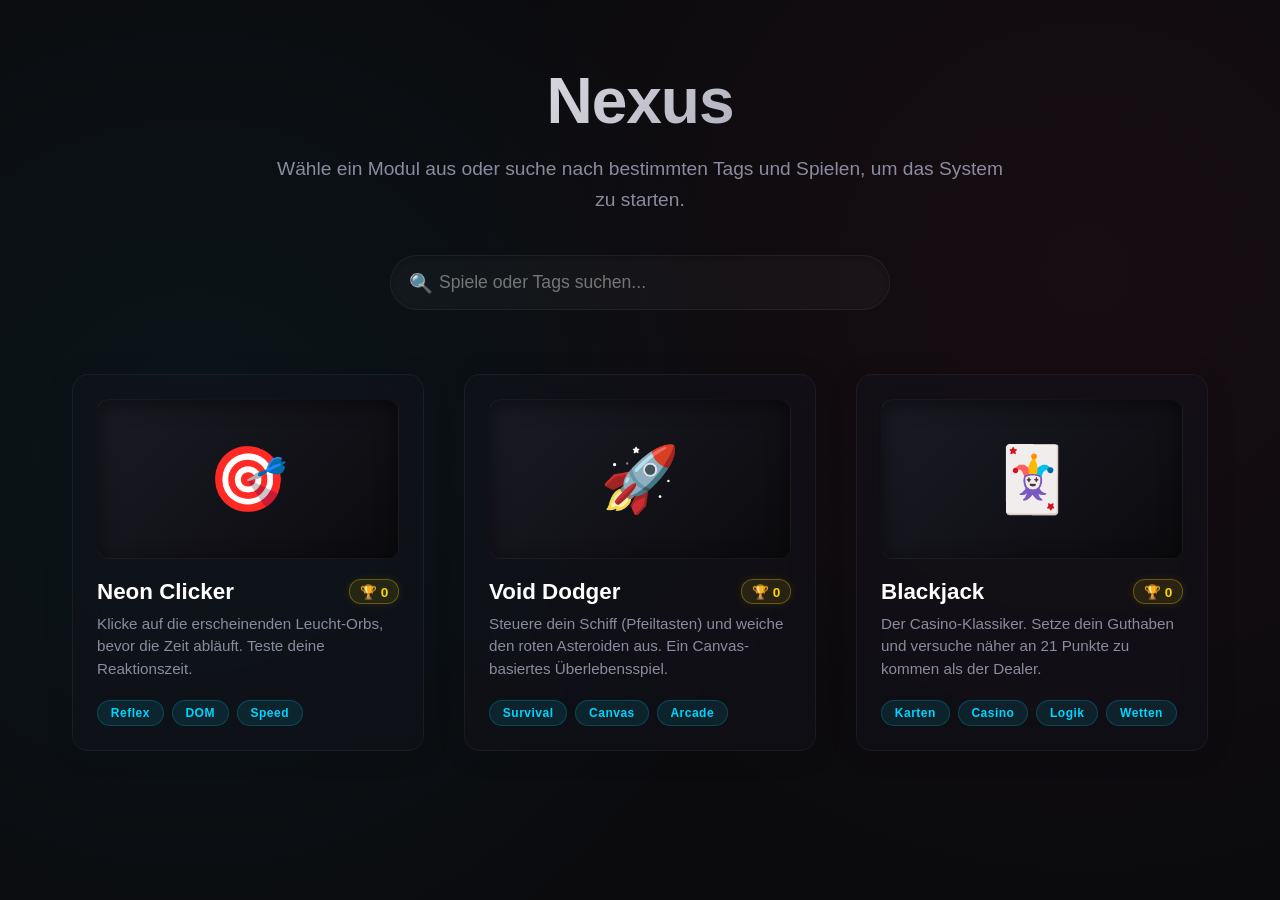
==== commit 6241563f: "Refactor index.html to update title and restructure game layout" ====
--- a/index.html
+++ b/index.html
@@ -3,113 +3,11 @@
 <head>
     <meta charset="UTF-8">
     <meta name="viewport" content="width=device-width, initial-scale=1.0">
-    <meta name="theme-color" content="#080b16">
-    <title>Pixel Arcade – Minispiel-Paket</title>
+    <title>Nexus Game Hub</title>
     <link rel="stylesheet" href="style.css">
 </head>
 <body>
-<main class="app-shell" aria-label="Pixel Arcade">
-    <header class="topbar">
-        <button id="back-button" class="icon-button is-hidden" type="button" aria-label="Zurück zum Menü">
-            <span aria-hidden="true">←</span> Menü
-        </button>
-        <a class="brand" href="#" id="brand-link" aria-label="Pixel Arcade Startseite">
-            <span class="brand-mark" aria-hidden="true">PA</span>
-            <span>PIXEL <strong>ARCADE</strong></span>
-        </a>
-        <div id="hud" class="hud is-hidden" aria-live="polite">
-            <span id="hud-label">Punkte</span>
-            <strong id="hud-score">0</strong>
-            <span class="hud-divider" aria-hidden="true"></span>
-            <span id="hud-extra"></span>
-        </div>
-    </header>
-
-    <section id="menu-screen" class="screen menu-screen">
-        <div class="hero-copy">
-            <p class="eyebrow">3 Spiele · 1 Highscore-Jagd</p>
-            <h1>Wähle deine<br><span>Challenge.</span></h1>
-            <p>Reaktion, Tempo oder Präzision – knackige Arcade-Runden direkt im Browser.</p>
-        </div>
-
-        <div id="game-grid" class="game-grid" aria-label="Verfügbare Minispiele">
-            <article class="game-card runner-card">
-                <div class="card-art runner-art" aria-hidden="true">
-                    <span class="pixel-runner"></span><span class="pixel-block block-one"></span><span class="pixel-block block-two"></span>
-                </div>
-                <div class="card-copy">
-                    <div><span class="game-number">01</span><span class="difficulty">Reaktion</span></div>
-                    <h2>Neon Runner</h2>
-                    <p>Springe über Hindernisse und bleib so lange wie möglich im Rennen.</p>
-                    <div class="card-footer">
-                        <span>Highscore <strong data-highscore="runner">0</strong></span>
-                        <button class="play-button" type="button" data-game="runner" aria-label="Neon Runner starten">Start <span>→</span></button>
-                    </div>
-                </div>
-            </article>
-
-            <article class="game-card clicker-card">
-                <div class="card-art clicker-art" aria-hidden="true">
-                    <span class="key-cap">A</span><span class="bolt">ϟ</span><span class="key-cap">D</span>
-                </div>
-                <div class="card-copy">
-                    <div><span class="game-number">02</span><span class="difficulty">Tempo</span></div>
-                    <h2>Turbo Mash</h2>
-                    <p>Drücke A und D abwechselnd. Zehn Sekunden, volle Energie.</p>
-                    <div class="card-footer">
-                        <span>Highscore <strong data-highscore="clicker">0</strong></span>
-                        <button class="play-button" type="button" data-game="clicker" aria-label="Turbo Mash starten">Start <span>→</span></button>
-                    </div>
-                </div>
-            </article>
-
-            <article class="game-card sorter-card">
-                <div class="card-art sorter-art" aria-hidden="true">
-                    <span class="sort-ball red-ball"></span><span class="sort-arrow">↙</span><span class="sort-arrow">↘</span><span class="sort-ball blue-ball"></span>
-                </div>
-                <div class="card-copy">
-                    <div><span class="game-number">03</span><span class="difficulty">Präzision</span></div>
-                    <h2>Color Sort</h2>
-                    <p>Lenke jede Farbe in den richtigen Korb. Drei Fehler beenden die Runde.</p>
-                    <div class="card-footer">
-                        <span>Highscore <strong data-highscore="sorter">0</strong></span>
-                        <button class="play-button" type="button" data-game="sorter" aria-label="Color Sort starten">Start <span>→</span></button>
-                    </div>
-                </div>
-            </article>
-        </div>
-
-        <footer class="menu-footer">
-            <span><kbd>WASD</kbd> / <kbd>← ↑ →</kbd> Steuern</span>
-            <span><kbd>Leertaste</kbd> Aktion</span>
-            <span><kbd>Esc</kbd> Menü</span>
-        </footer>
-    </section>
-
-    <section id="game-screen" class="screen game-screen is-hidden" aria-label="Spielfeld">
-        <canvas id="game-canvas" width="1280" height="640" tabindex="0">
-            Dein Browser unterstützt Canvas nicht.
-        </canvas>
-        <div id="game-help" class="game-help"></div>
-    </section>
-
-    <section id="gameover-screen" class="screen overlay-screen is-hidden" aria-live="assertive">
-        <div class="result-panel">
-            <p id="result-kicker" class="eyebrow">Runde beendet</p>
-            <h2 id="result-title">Game Over</h2>
-            <div class="result-score">
-                <span>Punktzahl</span>
-                <strong id="result-score">0</strong>
-            </div>
-            <p id="result-highscore" class="result-highscore"></p>
-            <div class="result-actions">
-                <button id="restart-button" class="primary-button" type="button">Nochmal spielen</button>
-                <button id="menu-button" class="secondary-button" type="button">Zum Menü</button>
-            </div>
-        </div>
-    </section>
-</main>
-
-<script type="module" src="main.js"></script>
+<div id="app-root"></div>
+<script type="module" src="js/main.js"></script>
 </body>
-</html>
+</html>
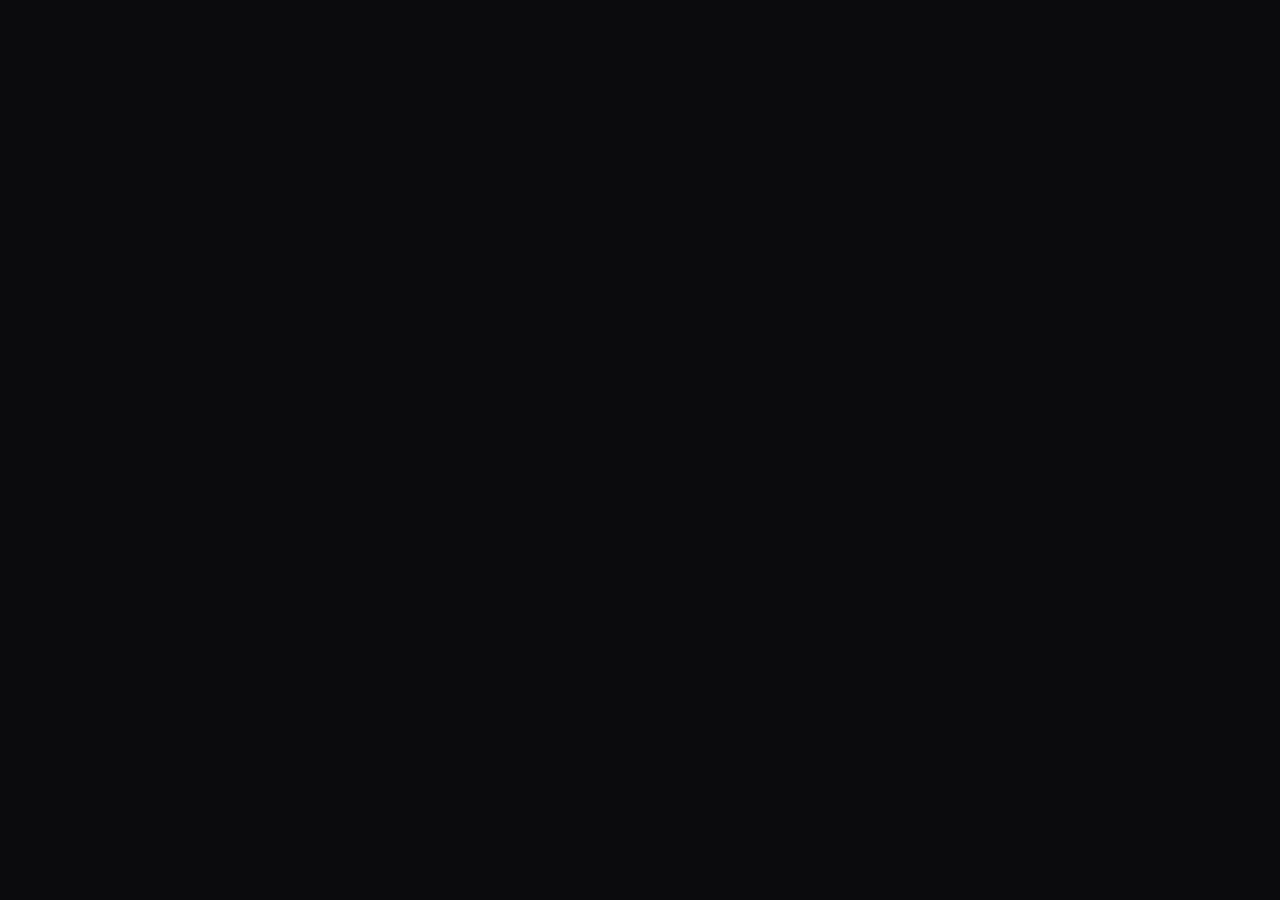
==== commit 10cbe476: "Goo" ====
--- a/index.html
+++ b/index.html
@@ -1,13 +1,13 @@
 <!DOCTYPE html>
 <html lang="de">
-<head>
-    <meta charset="UTF-8">
-    <meta name="viewport" content="width=device-width, initial-scale=1.0">
-    <title>Nexus Game Hub</title>
-    <link rel="stylesheet" href="style.css">
-</head>
-<body>
-<div id="app-root"></div>
-<script type="module" src="js/main.js"></script>
-</body>
-</html>+  <head>
+    <meta charset="UTF-8" />
+    <meta name="viewport" content="width=device-width, initial-scale=1.0" />
+    <title>Nexus</title>
+    <link rel="stylesheet" href="style.css" />
+  </head>
+  <body>
+    <div id="app-root"></div>
+    <script type="module" src="js/main.js"></script>
+  </body>
+</html>
--- a/style.css
+++ b/style.css
@@ -10,305 +10,292 @@
     --font-family: 'Segoe UI', Roboto, Helvetica, Arial, sans-serif;
 }
 
-* {
-    box-sizing: border-box;
-    margin: 0;
-    padding: 0;
-}
+/* Custom Scrollbar */
+::-webkit-scrollbar { width: 12px; }
+::-webkit-scrollbar-track { background: var(--bg-color); }
+::-webkit-scrollbar-thumb {
+    background: rgba(255, 255, 255, 0.15);
+    border-radius: 10px;
+    border: 3px solid var(--bg-color);
+}
+::-webkit-scrollbar-thumb:hover { background: rgba(0, 212, 255, 0.4); }
+
+* { box-sizing: border-box; margin: 0; padding: 0; }
 
 body {
     background-color: var(--bg-color);
-    background-image:
-            radial-gradient(circle at 15% 50%, rgba(0, 212, 255, 0.05) 0%, transparent 50%),
-            radial-gradient(circle at 85% 30%, rgba(255, 51, 102, 0.05) 0%, transparent 50%);
     color: var(--text-main);
-    font-family: var(--font-family), serif;
+    font-family: var(--font-family);
     overflow: hidden;
     width: 100vw;
     height: 100vh;
 }
 
-#app-root {
-    width: 100%;
-    height: 100%;
-    position: relative;
-}
-
-/* Glass UI Components */
-.glass-panel {
-    background: var(--glass-bg);
-    backdrop-filter: blur(16px);
-    -webkit-backdrop-filter: blur(16px);
-    border: 1px solid var(--glass-border);
-    border-radius: 16px;
-    box-shadow: 0 4px 30px rgba(0, 0, 0, 0.1);
-}
-
-/* Hub Layout */
+#app-root { width: 100%; height: 100%; position: relative; }
+
 .hub-container {
     height: 100%;
     overflow-y: auto;
     overflow-x: hidden;
     animation: fadeIn 0.6s ease-out;
     padding-bottom: 4rem;
-}
-
-/* Hero Section */
+    position: relative;
+}
+
+/* ----------------------------------
+   GLOBALE AMBIENT EFFEKTE
+----------------------------------- */
+.ambient-background {
+    position: fixed;
+    top: 0;
+    left: 0;
+    width: 100vw;
+    height: 100vh;
+    pointer-events: none;
+    z-index: 0;
+    overflow: hidden;
+}
+
+.ambient-orb {
+    position: absolute;
+    border-radius: 50%;
+    filter: blur(80px);
+    opacity: 0.5;
+    mix-blend-mode: screen;
+    z-index: 1;
+}
+
+.orb-1 { width: 500px; height: 500px; background: #a200ff; top: 20%; left: 10%; animation: floatOrb1 16s ease-in-out infinite; }
+.orb-2 { width: 450px; height: 450px; background: var(--accent-color); bottom: 15%; right: 15%; animation: floatOrb2 20s ease-in-out infinite; }
+.orb-3 { width: 550px; height: 550px; background: #ff007f; top: 40%; left: 50%; animation: floatOrb3 24s ease-in-out infinite; }
+.orb-4 { width: 550px; height: 550px; background: #11ff00; top: 10%; left: 30%; animation: floatOrb4 26s ease-in-out infinite alternate-reverse; }
+
+.cyber-grid-global {
+    position: absolute;
+    inset: -50px;
+    background-image:
+            linear-gradient(rgba(255, 255, 255, 0.05) 1px, transparent 1px),
+            linear-gradient(90deg, rgba(255, 255, 255, 0.05) 1px, transparent 1px);
+    background-size: 40px 40px;
+    z-index: 2;
+    animation: panGrid 20s linear infinite;
+    mask-image: radial-gradient(ellipse at center, black 60%, transparent 100%);
+    -webkit-mask-image: radial-gradient(ellipse at center, black 60%, transparent 100%);
+}
+
+@keyframes panGrid { 0% { transform: translateY(0); } 100% { transform: translateY(40px); } }
+@keyframes floatOrb1 { 0%, 100% { transform: translate(0, 0) scale(1); } 33% { transform: translate(15vw, -10vh) scale(1.1); } 66% { transform: translate(5vw, 15vh) scale(0.9); } }
+@keyframes floatOrb2 { 0%, 100% { transform: translate(0, 0) scale(1); } 33% { transform: translate(-15vw, 10vh) scale(1.2); } 66% { transform: translate(-5vw, -15vh) scale(0.8); } }
+@keyframes floatOrb3 { 0%, 100% { transform: translate(0, 0) scale(1); } 33% { transform: translate(-10vw, -15vh) scale(0.9); } 66% { transform: translate(10vw, 10vh) scale(1.1); } }
+@keyframes floatOrb4 { 0%, 100% { transform: translate(0, 0) scale(1); } 33% { transform: translate(8vw, 12vh) scale(1.15); } 66% { transform: translate(-12vw, 5vh) scale(0.85); } }
+
+/* ----------------------------------
+   HERO SECTION & PANEL
+----------------------------------- */
 .hero-section {
-    padding: 4rem 2rem;
-    text-align: center;
+    padding: 6rem 2rem 5rem;
     position: relative;
-    max-width: 800px;
+    max-width: 1400px;
     margin: 0 auto;
-}
-
-.hero-section h1 {
-    font-size: 4rem;
+    z-index: 10;
+}
+
+.hero-content {
+    display: flex;
+    flex-direction: row;
+    justify-content: space-between;
+    align-items: center;
+    gap: 3rem;
+    max-width: 100%;
+}
+
+.hero-left {
+    display: flex;
+    flex-direction: column;
+    gap: 2.5rem;
+    max-width: 700px;
+    flex: 1;
+}
+
+.hero-right {
+    flex: 0 0 350px;
+}
+
+.eyebrow {
+    color: #a200ff;
+    font-family: ui-monospace, monospace;
+    font-weight: 700;
+    font-size: 0.95rem;
+    letter-spacing: 0.15em;
+    text-transform: uppercase;
+    margin-bottom: 1rem;
+}
+
+.hero-text h1 {
+    margin: 0 0 1.2rem 0;
+    font-size: clamp(3.5rem, 6vw, 5.5rem);
     font-weight: 900;
-    letter-spacing: -1px;
-    background: linear-gradient(135deg, #fff 0%, var(--text-muted) 100%);
-    -webkit-background-clip: text;
-    -webkit-text-fill-color: transparent;
-    margin-bottom: 1rem;
-}
-
-.hero-section p {
+    line-height: 0.95;
+    letter-spacing: -2px;
+    text-transform: uppercase;
+    color: #ffffff;
+}
+
+.hero-text h1 span {
+    color: transparent;
+    -webkit-text-stroke: 2px var(--accent-color);
+    filter: drop-shadow(0 0 15px rgba(0, 212, 255, 0.2));
+}
+
+.hero-desc {
     color: var(--text-muted);
-    font-size: 1.2rem;
-    margin-bottom: 2.5rem;
+    font-size: 1.15rem;
     line-height: 1.6;
-}
-
-/* Search Bar */
-.search-container {
+    max-width: 550px;
+}
+
+/* Neues Status Panel */
+.status-panel {
     position: relative;
-    max-width: 500px;
-    margin: 0 auto;
-    transition: transform 0.3s ease;
-}
-
-.search-container:focus-within {
-    transform: scale(1.02);
-}
-
-.search-input {
-    width: 100%;
-    padding: 1rem 1.5rem 1rem 3rem;
-    border-radius: 30px;
-    background: rgba(255, 255, 255, 0.03);
-    border: 1px solid var(--glass-border);
-    color: var(--text-main);
-    font-size: 1.1rem;
-    outline: none;
-    transition: all 0.3s ease;
-    box-shadow: inset 0 2px 4px rgba(0,0,0,0.2);
-}
-
-.search-input:focus {
-    background: rgba(255, 255, 255, 0.05);
-    border-color: var(--accent-color);
-    box-shadow: 0 0 15px rgba(0, 212, 255, 0.2), inset 0 2px 4px rgba(0,0,0,0.2);
-}
-
-.search-icon {
-    position: absolute;
-    left: 1.2rem;
-    top: 50%;
-    transform: translateY(-50%);
-    color: var(--text-muted);
-    font-size: 1.2rem;
-    pointer-events: none;
-}
-
-/* Grid & Cards */
-.game-grid {
-    display: grid;
-    grid-template-columns: repeat(auto-fill, minmax(320px, 1fr));
-    gap: 2.5rem;
-    max-width: 1200px;
-    margin: 0 auto;
-    padding: 0 2rem;
-}
-
-.game-card {
-    padding: 1.5rem;
-    cursor: pointer;
-    transition: all 0.4s cubic-bezier(0.175, 0.885, 0.32, 1.275);
+    overflow: hidden;
+    padding: 2rem;
+    border-radius: 16px;
+    background: rgba(20, 20, 30, 0.4);
+    border: 1px solid rgba(0, 212, 255, 0.2);
+    box-shadow: 0 10px 30px rgba(0, 0, 0, 0.3), inset 0 0 20px rgba(0, 212, 255, 0.05);
+}
+
+.status-header {
+    display: flex;
+    align-items: center;
+    gap: 10px;
+    color: #11ff00;
+    font-weight: 700;
+    font-size: 0.9rem;
+    letter-spacing: 2px;
+    text-transform: uppercase;
+    margin-bottom: 2rem;
+}
+
+.status-dot {
+    width: 10px;
+    height: 10px;
+    background: #11ff00;
+    border-radius: 50%;
+    box-shadow: 0 0 10px #11ff00;
+    animation: blink 1.5s infinite alternate;
+}
+
+@keyframes blink {
+    0% { opacity: 0.3; }
+    100% { opacity: 1; box-shadow: 0 0 15px #11ff00; }
+}
+
+.status-stats {
     display: flex;
     flex-direction: column;
     gap: 1.2rem;
     position: relative;
-    overflow: hidden;
-}
-
-.game-card::before {
-    content: '';
+    z-index: 2;
+}
+
+.stat-item {
+    display: flex;
+    flex-direction: column;
+    gap: 0.3rem;
+    border-bottom: 1px solid rgba(255, 255, 255, 0.05);
+    padding-bottom: 0.8rem;
+}
+
+.stat-label {
+    color: var(--text-muted);
+    font-size: 0.85rem;
+    text-transform: uppercase;
+    letter-spacing: 1px;
+}
+
+.stat-value {
+    font-size: 1.8rem;
+    font-weight: 900;
+    color: #ffffff;
+}
+
+.panel-ring {
     position: absolute;
-    top: 0; left: 0; width: 100%; height: 100%;
-    background: radial-gradient(circle at 50% 0%, rgba(255,255,255,0.03) 0%, transparent 70%);
-    opacity: 0;
-    transition: opacity 0.4s ease;
-}
-
-.game-card:hover {
-    transform: translateY(-12px);
-    border-color: var(--glass-hover);
-    box-shadow: 0 20px 40px rgba(0, 0, 0, 0.6), 0 0 20px rgba(0, 212, 255, 0.1);
-}
-
-.game-card:hover::before {
-    opacity: 1;
-}
-
-.game-icon {
+    right: -40px;
+    bottom: -40px;
+    width: 150px;
+    height: 150px;
+    border: 2px dashed rgba(0, 212, 255, 0.2);
+    border-radius: 50%;
+    animation: spinRing 20s linear infinite;
+    z-index: 1;
+}
+
+@keyframes spinRing {
+    0% { transform: rotate(0deg); }
+    100% { transform: rotate(360deg); }
+}
+
+/* Mobile Anpassung */
+@media (max-width: 900px) {
+    .hero-content { flex-direction: column; align-items: flex-start; }
+    .hero-right { width: 100%; flex: 1; }
+}
+
+/* Search Bar */
+.search-container {
     width: 100%;
-    height: 160px;
-    border-radius: 12px;
-    background: linear-gradient(135deg, #1a1a24 0%, #0b0b0e 100%);
-    display: flex;
-    align-items: center;
-    justify-content: center;
-    font-size: 4rem;
-    border: 1px solid rgba(255,255,255,0.02);
-    box-shadow: inset 0 4px 20px rgba(0,0,0,0.5);
-    transition: transform 0.3s ease;
-}
-
-.game-card:hover .game-icon {
-    transform: scale(1.05);
-}
-
-.game-info {
-    z-index: 1;
-}
-
-/* Neu: Flexbox für Titel und Highscore auf einer Ebene */
-.title-row {
-    display: flex;
-    justify-content: space-between;
-    align-items: center;
-    margin-bottom: 0.5rem;
-}
-
-.game-info h2 {
-    font-size: 1.4rem;
-    color: #fff;
-    font-weight: 700;
-}
-
-/* Neu: Styling für das Highscore-Badge */
-.highscore-badge {
-    background: rgba(255, 215, 0, 0.1);
-    color: #ffd700;
-    padding: 0.2rem 0.6rem;
-    border-radius: 12px;
-    font-size: 0.85rem;
-    font-weight: 700;
-    border: 1px solid rgba(255, 215, 0, 0.3);
-    box-shadow: 0 0 10px rgba(255, 215, 0, 0.1);
-}
-
-.game-info p {
-    color: var(--text-muted);
-    font-size: 0.95rem;
-    line-height: 1.5;
-}
-
-.tags {
-    display: flex;
-    flex-wrap: wrap;
-    gap: 0.5rem;
-    margin-top: auto;
-    z-index: 1;
-}
-
-.tag {
-    font-size: 0.75rem;
-    padding: 0.3rem 0.8rem;
-    border-radius: 20px;
-    background: rgba(0, 212, 255, 0.1);
-    color: var(--accent-color);
-    font-weight: 600;
-    letter-spacing: 0.5px;
-    border: 1px solid rgba(0, 212, 255, 0.2);
-}
-
-.no-results {
-    text-align: center;
-    grid-column: 1 / -1;
-    padding: 4rem;
-    color: var(--text-muted);
-    font-size: 1.2rem;
-}
-
-/* Game Wrapper Styles */
-.game-wrapper {
-    position: absolute;
-    top: 0;
-    left: 0;
-    width: 100%;
-    height: 100%;
-    display: flex;
-    flex-direction: column;
-    background-color: var(--bg-color);
-    animation: slideUp 0.4s cubic-bezier(0.165, 0.84, 0.44, 1);
+    max-width: 550px;
+    transition: transform 0.3s cubic-bezier(0.175, 0.885, 0.32, 1.275);
+}
+
+.sticky-search {
+    position: sticky;
+    top: 20px;
     z-index: 100;
-}
-
-.game-toolbar {
-    height: 65px;
-    padding: 0 2rem;
-    display: flex;
-    align-items: center;
-    justify-content: space-between;
-    border-bottom: 1px solid var(--glass-border);
-    background: rgba(11, 11, 14, 0.85);
-    backdrop-filter: blur(12px);
-    z-index: 10;
-}
-
-.game-toolbar h3 {
-    font-size: 1.2rem;
-    font-weight: 600;
-    color: var(--text-main);
-}
-
-.btn-back {
-    background: rgba(255, 255, 255, 0.05);
-    border: 1px solid var(--glass-border);
-    color: var(--text-main);
-    padding: 0.6rem 1.5rem;
-    border-radius: 30px;
-    cursor: pointer;
-    font-weight: 600;
-    transition: all 0.2s ease;
-    display: flex;
-    align-items: center;
-    gap: 0.5rem;
-}
-
-.btn-back:hover {
-    background: var(--text-main);
-    color: var(--bg-color);
-    transform: translateX(-5px);
-}
-
-.game-container {
-    flex: 1;
-    position: relative;
-    overflow: hidden;
-    display: flex;
-    align-items: center;
-    justify-content: center;
-}
+    margin: 0 auto 3rem auto;
+    width: calc(100% - 4rem);
+    max-width: 550px;
+}
+
+.search-container:focus-within { transform: translateX(10px); }
+.search-input { width: 100%; padding: 1.2rem 1.5rem 1.2rem 3.5rem; border-radius: 12px; background: rgba(20, 20, 30, 0.6); backdrop-filter: blur(16px); -webkit-backdrop-filter: blur(16px); border: 1px solid rgba(255, 255, 255, 0.1); color: var(--text-main); font-size: 1.1rem; outline: none; transition: all 0.3s ease; box-shadow: 0 10px 30px rgba(0, 0, 0, 0.3); }
+.search-input:focus { background: rgba(30, 30, 45, 0.8); border-color: var(--accent-color); box-shadow: 0 0 20px rgba(0, 212, 255, 0.2), inset 0 2px 5px rgba(0,0,0,0.3); }
+.search-icon { position: absolute; left: 1.4rem; top: 50%; transform: translateY(-50%); color: var(--accent-color); font-size: 1.2rem; pointer-events: none; }
+.no-results { text-align: center; grid-column: 1 / -1; padding: 4rem; color: var(--text-muted); font-size: 1.2rem; z-index: 10; position: relative;}
+
+/* ----------------------------------
+   PREMIUM GAME CARDS
+----------------------------------- */
+.game-grid { display: grid; grid-template-columns: repeat(auto-fill, minmax(480px, 1fr)); gap: 3rem; max-width: 1400px; margin: 0 auto; padding: 0 2rem; position: relative; z-index: 10; }
+.game-card { position: relative; border-radius: 16px; padding: 2px; background: linear-gradient(135deg, #00d4ff 0%, #a200ff 50%, #ff007f 100%); cursor: pointer; transition: transform 0.4s cubic-bezier(0.175, 0.885, 0.32, 1.275), box-shadow 0.4s ease; min-height: 320px; display: flex; }
+.game-card:hover { transform: translateY(-10px); box-shadow: 0 20px 40px rgba(0, 0, 0, 0.8), 0 0 30px rgba(0, 212, 255, 0.3); }
+.card-inner { background-color: #0c0e15; border-radius: 14px; width: 100%; position: relative; overflow: hidden; display: flex; flex-direction: column; }
+.card-bg { position: absolute; top: 0; left: 0; width: 100%; height: 100%; background-size: cover; background-position: center; transition: transform 0.6s cubic-bezier(0.25, 0.46, 0.45, 0.94); z-index: 0; }
+.game-card:hover .card-bg { transform: scale(1.08); }
+.card-overlay { position: absolute; top: 0; left: 0; width: 100%; height: 100%; background: linear-gradient(135deg, rgba(10, 15, 25, 0.95) 0%, rgba(10, 15, 25, 0.6) 40%, transparent 100%); z-index: 1; }
+.card-content { position: relative; z-index: 2; padding: 2rem; display: flex; flex-direction: column; justify-content: space-between; height: 100%; }
+.text-cyan { color: #00d4ff; }
+.card-top h2 { font-size: 2.2rem; font-weight: 900; color: #ffffff; margin-bottom: 0.5rem; letter-spacing: 1px; }
+.card-desc { color: #c0c8d0; font-size: 1rem; margin-bottom: 1.2rem; max-width: 80%; line-height: 1.5; }
+.card-highscore { display: inline-flex; align-items: center; gap: 0.5rem; background: rgba(255, 215, 0, 0.15); color: #ffd700; padding: 0.4rem 1.2rem; border-radius: 20px; font-size: 0.95rem; font-weight: 700; border: 1px solid rgba(255, 215, 0, 0.5); backdrop-filter: blur(8px); -webkit-backdrop-filter: blur(8px); box-shadow: 0 4px 15px rgba(0, 0, 0, 0.3); }
+.card-bottom { display: flex; justify-content: space-between; align-items: flex-end; margin-top: 2rem; }
+.card-tags { display: flex; flex-wrap: wrap; gap: 0.6rem; }
+.card-tag { font-size: 0.8rem; padding: 0.4rem 1.2rem; border-radius: 20px; background: rgba(0, 212, 255, 0.1); color: #00d4ff; font-weight: 600; border: 1px solid rgba(0, 212, 255, 0.4); backdrop-filter: blur(8px); -webkit-backdrop-filter: blur(8px); letter-spacing: 0.5px; }
+.play-btn { background: rgba(0, 212, 255, 0.2); color: #ffffff; border: 1px solid rgba(0, 212, 255, 0.6); padding: 0.8rem 1.8rem; border-radius: 12px; font-weight: 800; font-size: 0.95rem; cursor: pointer; transition: all 0.3s ease; backdrop-filter: blur(10px); -webkit-backdrop-filter: blur(10px); box-shadow: 0 4px 15px rgba(0, 212, 255, 0.2); }
+.game-card:hover .play-btn { background: #00d4ff; color: #0b0b0e; box-shadow: 0 0 20px rgba(0, 212, 255, 0.6); transform: scale(1.05); }
+
+/* ----------------------------------
+   SPIEL-MODUS CONTAINER
+----------------------------------- */
+.game-wrapper { position: absolute; top: 0; left: 0; width: 100%; height: 100%; display: flex; flex-direction: column; background-color: var(--bg-color); animation: slideUp 0.4s cubic-bezier(0.165, 0.84, 0.44, 1); z-index: 100; }
+.game-toolbar { height: 65px; padding: 0 2rem; display: flex; align-items: center; justify-content: space-between; border-bottom: 1px solid var(--glass-border); background: rgba(11, 11, 14, 0.85); backdrop-filter: blur(12px); z-index: 10; }
+.game-toolbar h3 { font-size: 1.2rem; font-weight: 600; color: var(--text-main); }
+.btn-back { background: rgba(255, 255, 255, 0.05); border: 1px solid var(--glass-border); color: var(--text-main); padding: 0.6rem 1.5rem; border-radius: 30px; cursor: pointer; font-weight: 600; transition: all 0.2s ease; display: flex; align-items: center; gap: 0.5rem; }
+.btn-back:hover { background: var(--text-main); color: var(--bg-color); transform: translateX(-5px); }
+.game-container { flex: 1; position: relative; overflow: hidden; display: flex; align-items: center; justify-content: center; }
 
 /* Animations */
-@keyframes fadeIn {
-    from { opacity: 0; transform: translateY(10px); }
-    to { opacity: 1; transform: translateY(0); }
-}
-
-@keyframes slideUp {
-    from { opacity: 0; transform: translateY(50px) scale(0.98); }
-    to { opacity: 1; transform: translateY(0) scale(1); }
-}+@keyframes fadeIn { from { opacity: 0; transform: translateY(10px); } to { opacity: 1; transform: translateY(0); } }
+@keyframes slideUp { from { opacity: 0; transform: translateY(50px) scale(0.98); } to { opacity: 1; transform: translateY(0) scale(1); } }
